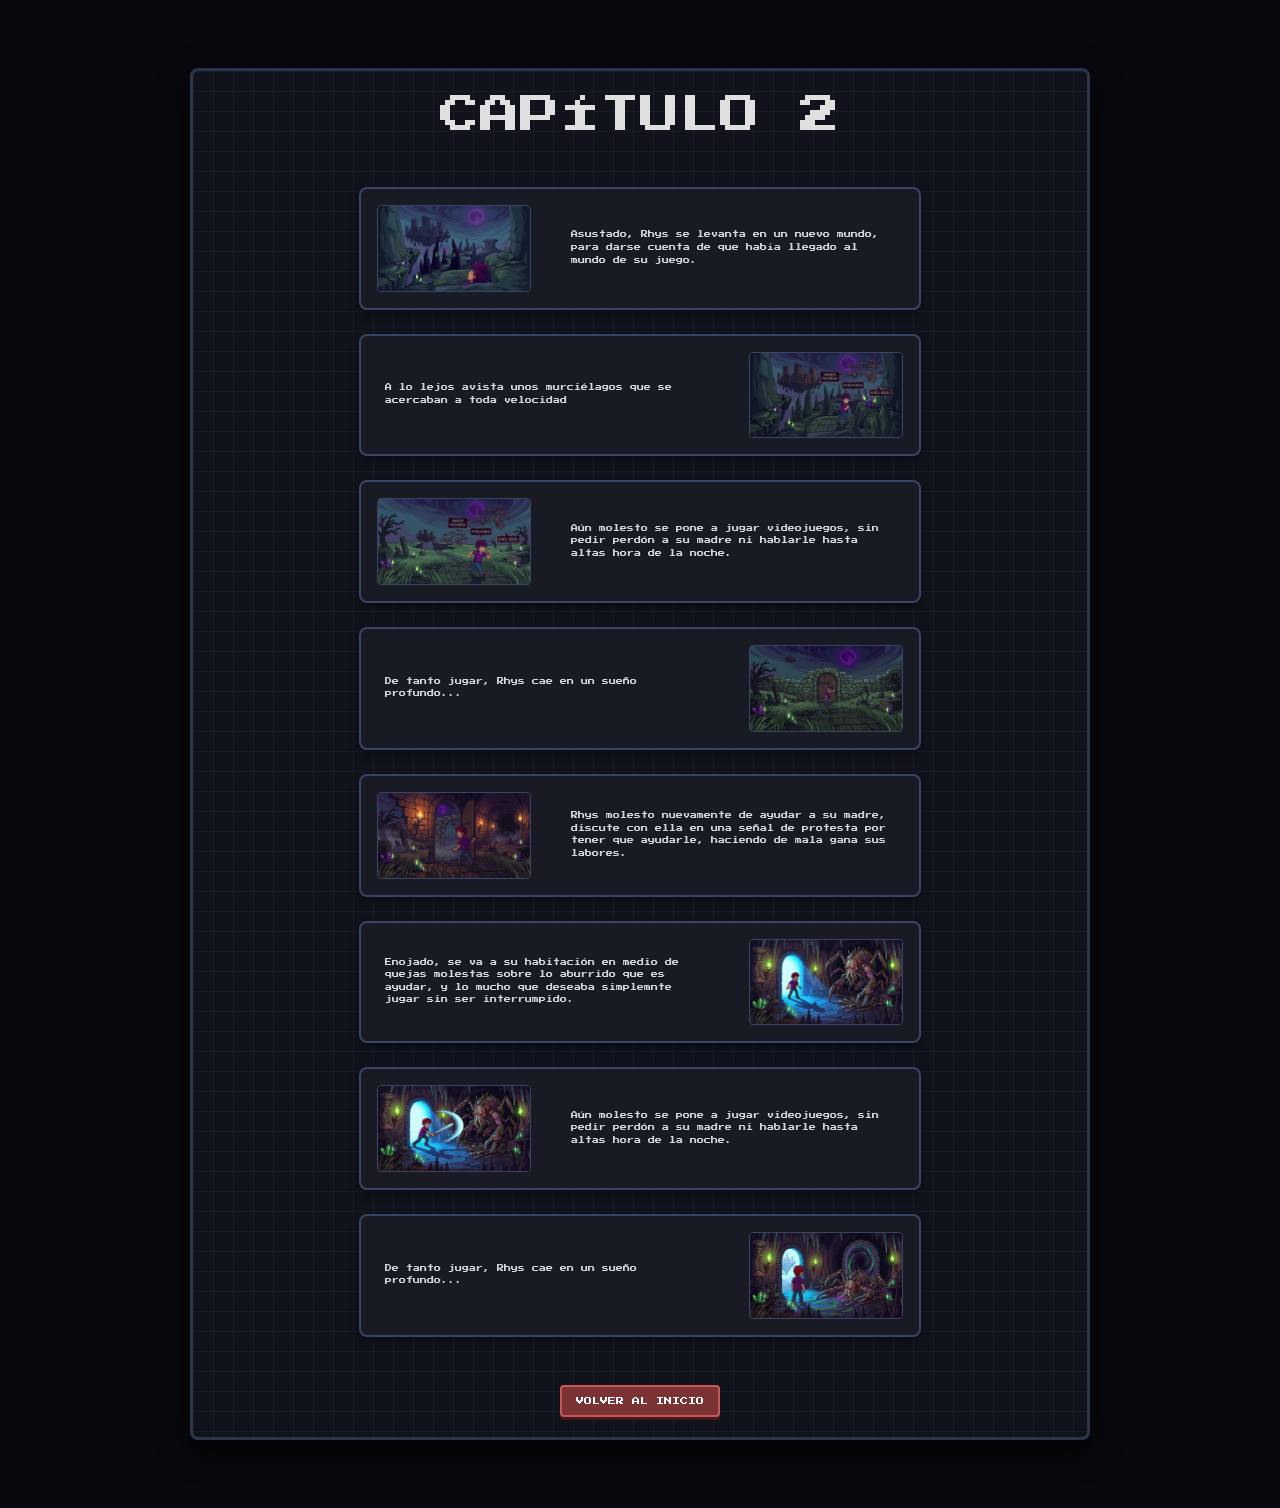
==== Capitulo 2.html @ 0da19ebf "Termine la pagina principal, agregue la función de JavaScript que nos pedian y empece el interior de" ====
<!DOCTYPE html>
<html lang="es">
<head>
    <meta charset="UTF-8">
    <meta name="viewport" content="width=device-width, initial-scale=1.0">
    <title>Capítulo 2</title>
    <link href="https://fonts.googleapis.com/css2?family=Press+Start+2P&display=swap" rel="stylesheet">
    <link href="https://cdn.jsdelivr.net/npm/bootstrap@5.3.3/dist/css/bootstrap.min.css" rel="stylesheet">
    <link rel="stylesheet" href="CSS/style.css">
</head>
<body>
<div class="container my-5">
    
    <!-- Título Principal del Capítulo -->
    <h1 class="section-title text-center mb-5">CAPÍTULO 2</h1>

    <div class="row justify-content-center">
        <div class="col-md-9 col-lg-8">

            <!-- BLOQUE 1: Imagen a la izquierda / Texto a la derecha -->
            <div class="card capitulo-card mb-4">
                <div class="row g-0 align-items-center">
                    <div class="col-md-4 p-3">
                        <img src="IMG/Capitulo 2.1.jpeg" class="img-fluid rounded-pixel object-fit-cover w-100" style="max-height: 140px;" alt="Imagen del capítulo">
                    </div>
                    <div class="col-md-8">
                        <div class="card-body px-4 py-3">
                            <p class="card-text">Asustado, Rhys se levanta en un nuevo mundo, para darse cuenta de que había llegado al mundo de su juego.</p>
                        </div>
                    </div>
                </div>
            </div>

            <!-- BLOQUE 2: Texto a la izquierda / Imagen a la derecha -->
            <!-- Nota: Usamos 'flex-row-reverse' para invertir el orden automáticamente -->
            <div class="card capitulo-card mb-4">
                <div class="row g-0 align-items-center flex-row-reverse">
                    <div class="col-md-4 p-3">
                        <img src="IMG/Capitulo 2.2.jpeg" class="img-fluid rounded-pixel object-fit-cover w-100" style="max-height: 140px;" alt="Imagen del capítulo">
                    </div>
                    <div class="col-md-8">
                        <div class="card-body px-4 py-3">
                            <p class="card-text">A lo lejos avista unos murciélagos que se acercaban a toda velocidad </p>
                        </div>
                    </div>
                </div>
            </div>

            <!-- BLOQUE 3: Imagen a la izquierda / Texto a la derecha -->
            <div class="card capitulo-card mb-4">
                <div class="row g-0 align-items-center">
                    <div class="col-md-4 p-3">
                        <img src="IMG/Capitulo 2.3.jpeg" class="img-fluid rounded-pixel object-fit-cover w-100" style="max-height: 140px;" alt="Imagen del capítulo">
                    </div>
                    <div class="col-md-8">
                        <div class="card-body px-4 py-3">
                            <p class="card-text">Aún molesto se pone a jugar videojuegos, sin pedir perdón a su madre ni hablarle hasta altas hora de la noche.</p>
                        </div>
                    </div>
                </div>
            </div>
            <!-- BLOQUE 4: Texto a la izquierda / Imagen a la derecha -->
            <div class="card capitulo-card mb-4">
                <div class="row g-0 align-items-center flex-row-reverse">
                    <div class="col-md-4 p-3">
                        <img src="IMG/Capitulo 2.4.jpeg" class="img-fluid rounded-pixel object-fit-cover w-100" style="max-height: 140px;" alt="Imagen del capítulo">
                    </div>
                    <div class="col-md-8">
                        <div class="card-body px-4 py-3">
                            <p class="card-text">De tanto jugar, Rhys cae en un sueño profundo...</p>
                        </div>
                    </div>
                </div>
            </div>
             <!-- BLOQUE 5: Imagen a la izquierda / Texto a la derecha -->
            <div class="card capitulo-card mb-4">
                <div class="row g-0 align-items-center">
                    <div class="col-md-4 p-3">
                        <img src="IMG/Capitulo 2.5.jpeg" class="img-fluid rounded-pixel object-fit-cover w-100" style="max-height: 140px;" alt="Imagen del capítulo">
                    </div>
                    <div class="col-md-8">
                        <div class="card-body px-4 py-3">
                            <p class="card-text">Rhys molesto nuevamente de ayudar a su madre, discute con ella en una señal de protesta por tener que ayudarle, haciendo de mala gana sus labores.</p>
                        </div>
                    </div>
                </div>
            </div>

            <!-- BLOQUE 6: Texto a la izquierda / Imagen a la derecha -->
            <!-- Nota: Usamos 'flex-row-reverse' para invertir el orden automáticamente -->
            <div class="card capitulo-card mb-4">
                <div class="row g-0 align-items-center flex-row-reverse">
                    <div class="col-md-4 p-3">
                        <img src="IMG/Capitulo 2.6.jpeg" class="img-fluid rounded-pixel object-fit-cover w-100" style="max-height: 140px;" alt="Imagen del capítulo">
                    </div>
                    <div class="col-md-8">
                        <div class="card-body px-4 py-3">
                            <p class="card-text">Enojado, se va a su habitación en medio de quejas molestas sobre lo aburrido que es ayudar, y lo mucho que deseaba simplemnte jugar sin ser interrumpido.</p>
                        </div>
                    </div>
                </div>
            </div>

            <!-- BLOQUE 7: Imagen a la izquierda / Texto a la derecha -->
            <div class="card capitulo-card mb-4">
                <div class="row g-0 align-items-center">
                    <div class="col-md-4 p-3">
                        <img src="IMG/Capitulo 2.7.jpeg" class="img-fluid rounded-pixel object-fit-cover w-100" style="max-height: 140px;" alt="Imagen del capítulo">
                    </div>
                    <div class="col-md-8">
                        <div class="card-body px-4 py-3">
                            <p class="card-text">Aún molesto se pone a jugar videojuegos, sin pedir perdón a su madre ni hablarle hasta altas hora de la noche.</p>
                        </div>
                    </div>
                </div>
            </div>
            <!-- BLOQUE 8: Texto a la izquierda / Imagen a la derecha -->
            <div class="card capitulo-card mb-4">
                <div class="row g-0 align-items-center flex-row-reverse">
                    <div class="col-md-4 p-3">
                        <img src="IMG/Capitulo 2.8.jpeg" class="img-fluid rounded-pixel object-fit-cover w-100" style="max-height: 140px;" alt="Imagen del capítulo">
                    </div>
                    <div class="col-md-8">
                        <div class="card-body px-4 py-3">
                            <p class="card-text">De tanto jugar, Rhys cae en un sueño profundo...</p>
                        </div>
                    </div>
                </div>
            </div>


            <!-- Botón para regresar al índice principal -->
            <div class="text-center mt-5">
                <a href="index.html" class="btn btn-pixel">VOLVER AL INICIO</a>
            </div>

        </div>
    </div>
</div>
</body>
</html>
---- CSS/style.css ----
* {
    box-sizing: border-box;
    margin: 0;
    padding: 0;
}

body {
    background-color: #08090d !important;
    color: #e0e0e0 !important;
    font-family: 'Press Start 2P', monospace !important;
    display: flex;
    flex-direction: column;
    align-items: center;
    min-height: 100vh;
    padding: 20px;
}

/* --- BARRA DE NAVEGACIÓN BOOTSTRAP --- */
header {
    width: 100%;
    max-width: 900px;
}

.navbar {
    background-color: #181a24 !important;
    border: 2px solid #3b4463 !important;
    border-radius: 6px !important;
    padding: 12px 20px !important;
}

.logo-area {
    color: #f3d467 !important;
    font-size: 11px !important;
    letter-spacing: 1px !important;
    font-family: 'Press Start 2P', monospace !important;
}

.navbar-nav {
    display: flex;
    gap: 15px;
    align-items: center;
}

/* Enlaces del menú con la letra de juego */
.navbar-nav .nav-link {
    font-family: 'Press Start 2P', monospace !important;
    color: #8c96b5 !important;
    font-size: 8px !important;
    transition: color 0.2s ease;
    padding: 8px 12px !important;
}

.navbar-nav .nav-link:hover {
    color: #ffffff !important;
}

/* Enlace activo (Inicio / Home) */
.navbar-nav .nav-link.active, 
.navbar-nav .show > .nav-link {
    background-color: #7a3232 !important;
    color: #ffffff !important;
    border: 1px solid #c95757 !important;
    border-radius: 4px !important;
}

/* --- CONTENEDOR PRINCIPAL TIPO REJILLA --- */
.container {
    width: 100%;
    max-width: 900px;
    background-color: #11131c !important;
    border: 3px solid #2d354a !important;
    border-radius: 8px !important;
    padding: 20px !important;
    box-shadow: 0 10px 30px rgba(0, 0, 0, 0.8);
    background-image: 
        linear-gradient(rgba(45, 53, 74, 0.2) 1px, transparent 1px),
        linear-gradient(90deg, rgba(45, 53, 74, 0.2) 1px, transparent 1px) !important;
    background-size: 20px 20px !important;
}

/* --- SECCIÓN HERO / PORTADA --- */
.hero-section {
    position: relative;
    width: 100%;
    height: 440px;
    border: 2px solid #3b4463 !important;
    border-radius: 6px !important;
    overflow: hidden;
    display: flex;
    flex-direction: column;
    justify-content: center;
    align-items: center;
    text-align: center;
    padding: 20px;
}

.hero-section img {
    position: absolute;
    top: 0;
    left: 0;
    width: 100%;
    height: 100%;
    object-fit: cover;
    z-index: 1;
    filter: brightness(0.65);
}

.hero-content {
    position: relative;
    z-index: 2;
    display: flex;
    flex-direction: column;
    align-items: center;
}

.hero-section h1 {
    font-family: 'Press Start 2P', monospace !important;
    color: #f3d467 !important;
    font-size: 16px !important;
    line-height: 1.5 !important;
    margin-bottom: 15px !important;
    text-shadow: 2px 2px 0px #000, -2px -2px 0px #000, 2px -2px 0px #000, -2px 2px 0px #000;
}

.hero-section p {
    font-family: 'Press Start 2P', monospace !important;
    color: #d0d7de !important;
    font-size: 8px !important;
    max-width: 600px;
    line-height: 1.6 !important;
    margin-bottom: 30px !important;
    text-shadow: 1px 1px 0px #000;
}

/* --- BOTÓN PIXELADO --- */
.hero-section .btn {
    display: inline-block;
    background-color: #7a3232 !important;
    color: #ffffff !important;
    text-decoration: none !important;
    font-family: 'Press Start 2P', monospace !important;
    font-size: 9px !important;
    padding: 12px 20px !important;
    border: 2px solid #c95757 !important;
    border-radius: 4px !important;
    box-shadow: 0 4px 0 #421818 !important;
    transition: all 0.1s ease;
    cursor: pointer;
}

.hero-section .btn:hover {
    background-color: #943d3d !important;
    color: #ffffff !important;
    transform: translateY(-2px);
    box-shadow: 0 6px 0 #421818 !important;
}

.hero-section .btn:active {
    transform: translateY(2px);
    box-shadow: 0 2px 0 #421818 !important;
}
/* --- ESTILOS PARA LAS TARJETAS DE PERSONAJES --- */
.character-card {
    width: 220px !important;
    background-color: #181a24 !important;
    border: 2px solid #3b4463 !important;
    border-radius: 8px !important;
    box-shadow: 0 4px 10px rgba(0, 0, 0, 0.4);
    transition: transform 0.2s ease;
}

.character-card:hover {
    transform: translateY(-4px);
    border-color: #7b88b0 !important;
}

.character-name {
    font-family: 'Press Start 2P', monospace !important;
    color: #f3d467 !important;
    font-size: 10px !important;
    margin-bottom: 10px !important;
}

.character-text {
    font-family: 'Press Start 2P', monospace !important;
    color: #b0bec5 !important;
    font-size: 7px !important;
    line-height: 1.5 !important;
    margin: 0 !important;
}
/* --- TARJETAS DE CAPÍTULOS DE BOOTSTRAP --- */
.capitulo-card {
    background-color: #181a24 !important;
    border: 2px solid #3b4463 !important;
    border-radius: 6px !important;
    box-shadow: 0 4px 10px rgba(0, 0, 0, 0.4);
    transition: transform 0.2s ease, border-color 0.2s ease;
    overflow: hidden;
}

.capitulo-card:hover {
    transform: translateY(-3px);
    border-color: #7b88b0 !important;
}

.capitulo-card .card-title {
    color: #f3d467 !important;
    font-family: 'Press Start 2P', monospace !important;
    font-size: 11px !important;
    margin-bottom: 8px !important;
}

.capitulo-card .card-text {
    color: #b0bec5 !important;
    font-family: 'Press Start 2P', monospace !important;
    font-size: 7px !important;
    line-height: 1.6 !important;
    margin-bottom: 0 !important;
}

.rounded-pixel {
    border-radius: 4px !important;
    border: 1px solid #3b4463;
}

/* Botón estilo arcade */
.btn-pixel {
    display: inline-block;
    background-color: #7a3232 !important;
    color: #ffffff !important;
    text-decoration: none !important;
    font-family: 'Press Start 2P', monospace !important;
    font-size: 8px !important;
    padding: 8px 14px !important;
    border: 2px solid #c95757 !important;
    border-radius: 4px !important;
    box-shadow: 0 3px 0 #421818 !important;
    transition: all 0.1s ease;
}

.btn-pixel:hover {
    background-color: #943d3d !important;
    color: #ffffff !important;
    transform: translateY(-2px);
    box-shadow: 0 5px 0 #421818 !important;
}
/* --- ESTILOS DEL FOOTER PIXEL --- */
.footer-pixel-container {
    background-color: #11131c !important;
    border: 3px solid #2d354a !important;
    border-radius: 8px !important;
    padding: 30px !important;
    box-shadow: 0 10px 30px rgba(0, 0, 0, 0.8);
}

.footer-title {
    color: #f3d467 !important;
    font-family: 'Press Start 2P', monospace !important;
    font-size: 10px !important;
    margin-bottom: 15px !important;
    text-shadow: 2px 2px 0px #000;
}

.footer-text {
    color: #b0bec5 !important;
    font-family: 'Press Start 2P', monospace !important;
    font-size: 7px !important;
    line-height: 1.8 !important;
}
/* --- ESTILOS PARA LA HISTORIETA / CAPÍTULOS --- */
.capitulo-card {
    background-color: #181a24 !important;
    border: 2px solid #3b4463 !important;
    border-radius: 8px !important;
    box-shadow: 0 4px 10px rgba(0, 0, 0, 0.4);
    overflow: hidden;
}

.capitulo-card .card-text {
    color: #d0d7de !important;
    font-family: 'Press Start 2P', monospace !important;
    font-size: 7px !important;
    line-height: 1.8 !important;
    margin-bottom: 0 !important;
}

.rounded-pixel {
    border-radius: 4px !important;
    border: 1px solid #3b4463;
}
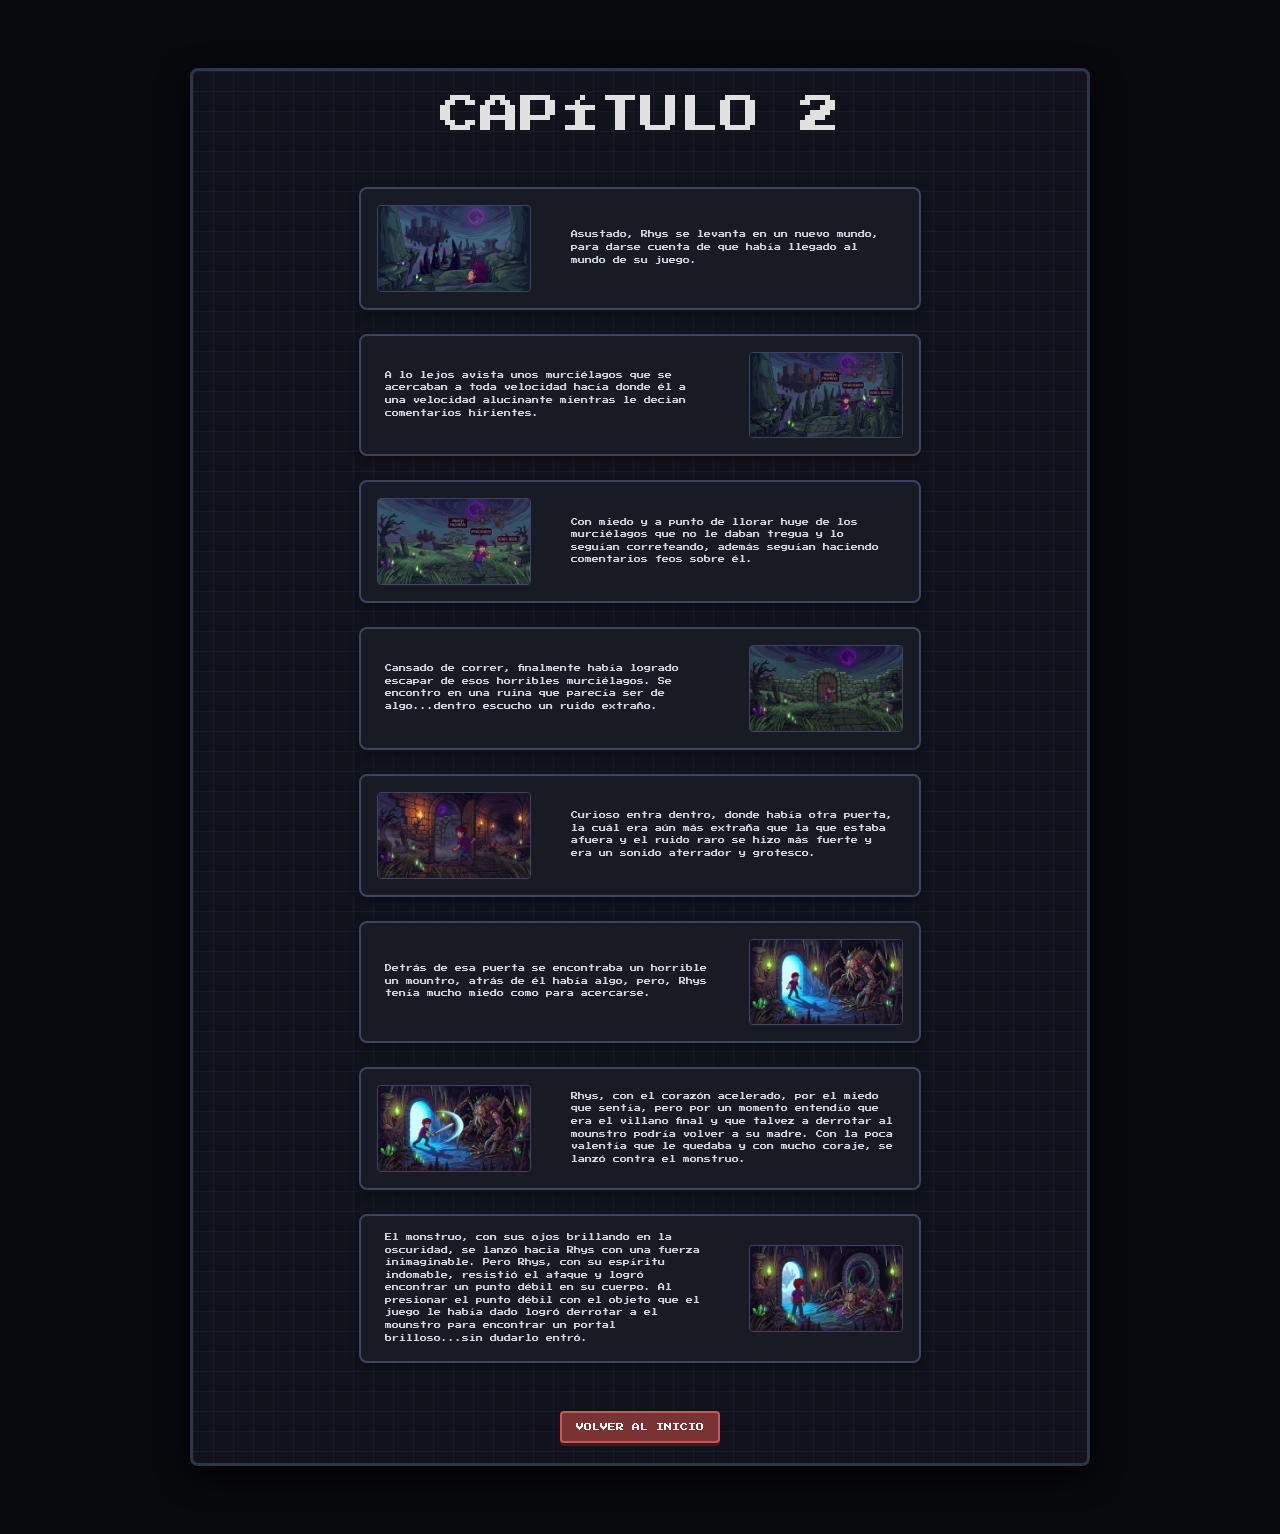
==== commit feb9b3e7: "Termine de organizar la historia en las páginas de los capitulos." ====
--- a/Capitulo 2.html
+++ b/Capitulo 2.html
@@ -40,7 +40,7 @@
                     </div>
                     <div class="col-md-8">
                         <div class="card-body px-4 py-3">
-                            <p class="card-text">A lo lejos avista unos murciélagos que se acercaban a toda velocidad </p>
+                            <p class="card-text">A lo lejos avista unos murciélagos que se acercaban a toda velocidad hacía donde él a una velocidad alucinante mientras le decian comentarios hirientes.</p>
                         </div>
                     </div>
                 </div>
@@ -54,7 +54,7 @@
                     </div>
                     <div class="col-md-8">
                         <div class="card-body px-4 py-3">
-                            <p class="card-text">Aún molesto se pone a jugar videojuegos, sin pedir perdón a su madre ni hablarle hasta altas hora de la noche.</p>
+                            <p class="card-text">Con miedo y a punto de llorar huye de los murciélagos que no le daban tregua y lo seguían correteando, además seguían haciendo comentarios feos sobre él.</p>
                         </div>
                     </div>
                 </div>
@@ -67,7 +67,7 @@
                     </div>
                     <div class="col-md-8">
                         <div class="card-body px-4 py-3">
-                            <p class="card-text">De tanto jugar, Rhys cae en un sueño profundo...</p>
+                            <p class="card-text">Cansado de correr, finalmente había logrado escapar de esos horribles murciélagos. Se encontro en una ruina que parecía ser de algo...dentro escucho un ruido extraño.</p>
                         </div>
                     </div>
                 </div>
@@ -80,7 +80,7 @@
                     </div>
                     <div class="col-md-8">
                         <div class="card-body px-4 py-3">
-                            <p class="card-text">Rhys molesto nuevamente de ayudar a su madre, discute con ella en una señal de protesta por tener que ayudarle, haciendo de mala gana sus labores.</p>
+                            <p class="card-text">Curioso entra dentro, donde había otra puerta, la cuál era aún más extraña que la que estaba afuera y el ruido raro se hizo más fuerte y era un sonido aterrador y grotesco.</p>
                         </div>
                     </div>
                 </div>
@@ -95,7 +95,7 @@
                     </div>
                     <div class="col-md-8">
                         <div class="card-body px-4 py-3">
-                            <p class="card-text">Enojado, se va a su habitación en medio de quejas molestas sobre lo aburrido que es ayudar, y lo mucho que deseaba simplemnte jugar sin ser interrumpido.</p>
+                            <p class="card-text">Detrás de esa puerta se encontraba un horrible un mountro, atrás de él había algo, pero, Rhys tenía mucho miedo como para acercarse.</p>
                         </div>
                     </div>
                 </div>
@@ -109,7 +109,7 @@
                     </div>
                     <div class="col-md-8">
                         <div class="card-body px-4 py-3">
-                            <p class="card-text">Aún molesto se pone a jugar videojuegos, sin pedir perdón a su madre ni hablarle hasta altas hora de la noche.</p>
+                            <p class="card-text">Rhys, con el corazón acelerado, por el miedo que sentía, pero por un momento entendío que era el villano final y que talvez a derrotar al mounstro podría volver a su madre. Con la poca valentía que le quedaba y con mucho coraje, se lanzó contra el monstruo.</p>
                         </div>
                     </div>
                 </div>
@@ -122,7 +122,7 @@
                     </div>
                     <div class="col-md-8">
                         <div class="card-body px-4 py-3">
-                            <p class="card-text">De tanto jugar, Rhys cae en un sueño profundo...</p>
+                            <p class="card-text">El monstruo, con sus ojos brillando en la oscuridad, se lanzó hacia Rhys con una fuerza inimaginable. Pero Rhys, con su espíritu indomable, resistió el ataque y logró encontrar un punto débil en su cuerpo. Al presionar el punto débil con el objeto que el juego le había dado logró derrotar a el mounstro para encontrar un portal brilloso...sin dudarlo entró.</p>
                         </div>
                     </div>
                 </div>
